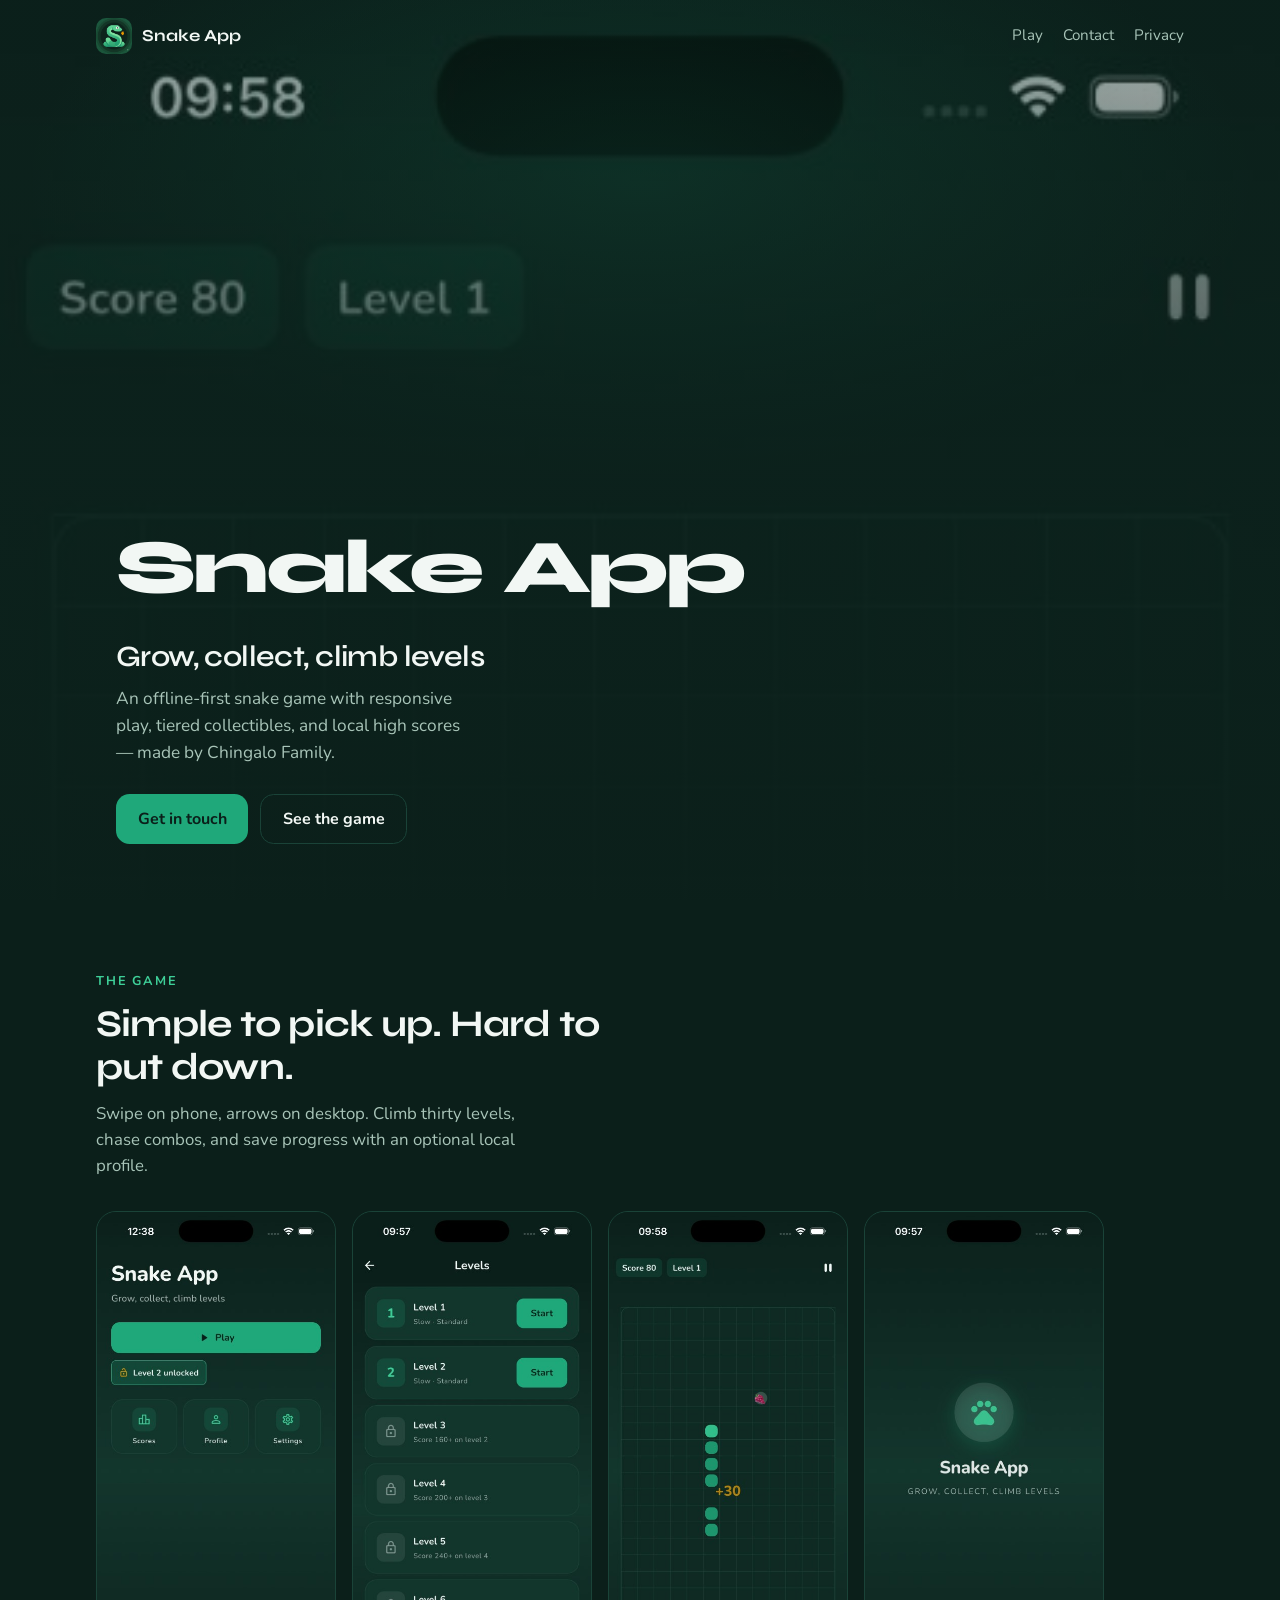
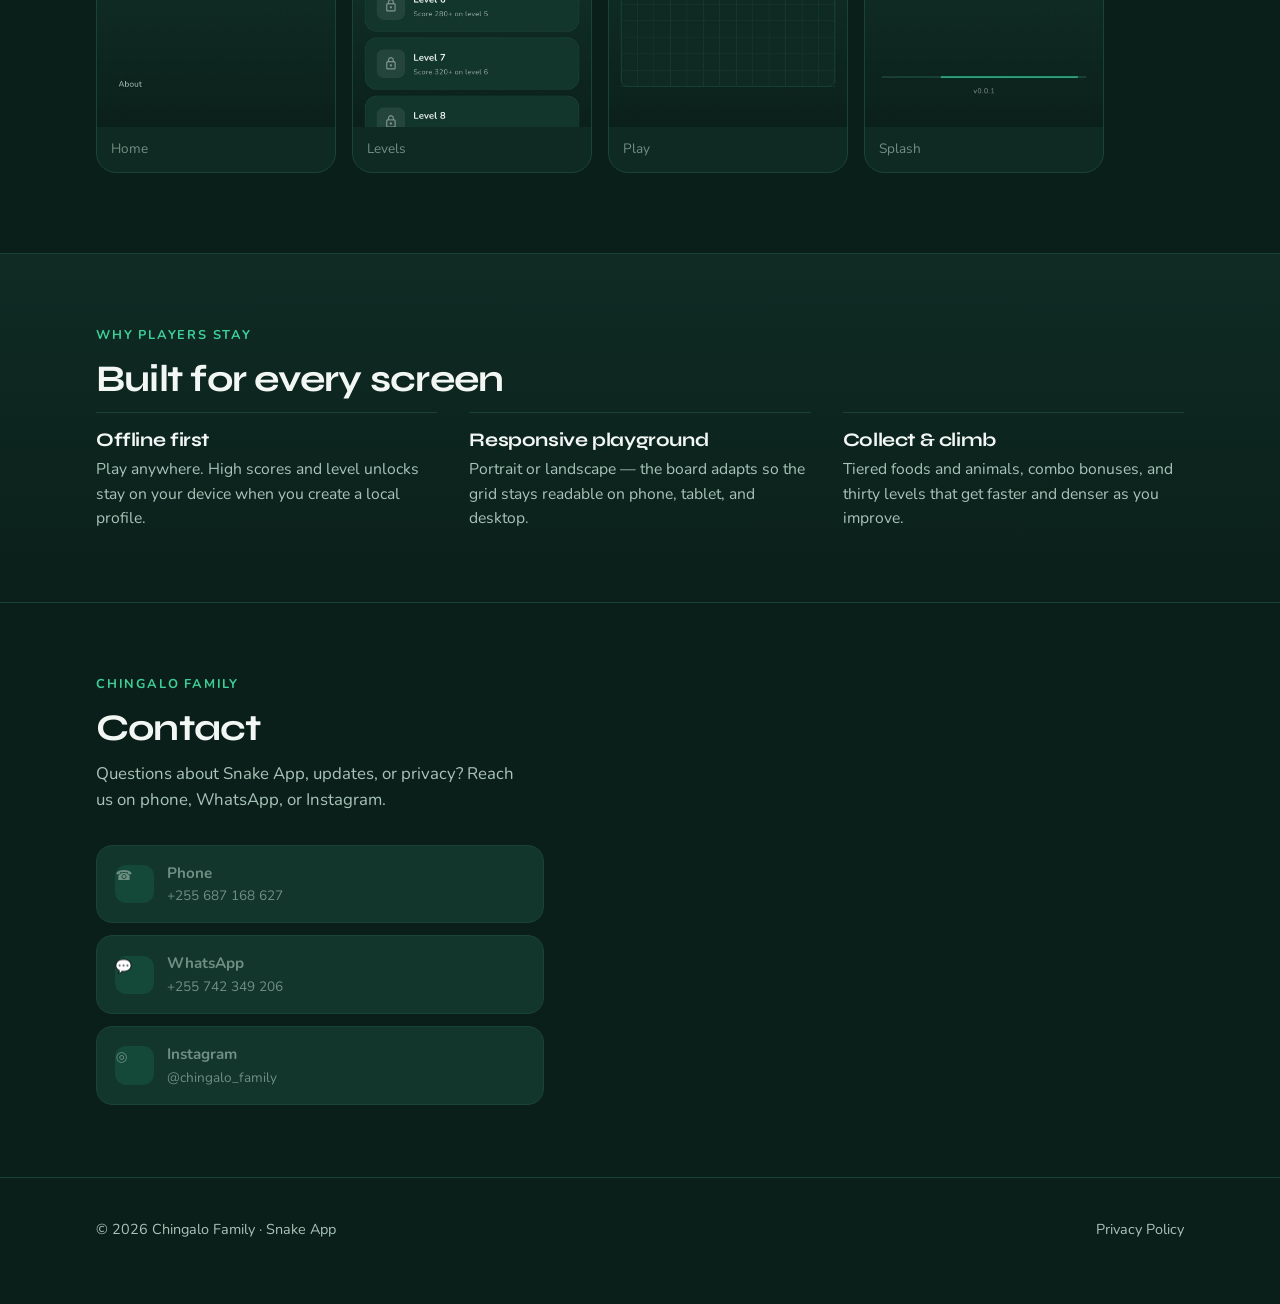
==== index.html @ a4d11859 "Add initial website files for Snake App, including HTML, CSS, JavaScript, and assets" ====
<!DOCTYPE html>
<html lang="en">
<head>
  <meta charset="utf-8" />
  <meta name="viewport" content="width=device-width, initial-scale=1" />
  <meta name="description" content="Snake App by Chingalo Family — grow, collect, and climb levels in an offline-first snake game for every screen." />
  <meta name="theme-color" content="#0B1F1A" />
  <meta property="og:title" content="Snake App" />
  <meta property="og:description" content="Grow, collect, climb levels — an engaging offline snake game by Chingalo Family." />
  <meta property="og:image" content="assets/app-icon.png" />
  <title>Snake App — Chingalo Family</title>
  <link rel="icon" href="assets/app-icon.png" type="image/png" />
  <link rel="apple-touch-icon" href="assets/app-icon.png" />
  <link rel="preconnect" href="https://fonts.googleapis.com" />
  <link rel="preconnect" href="https://fonts.gstatic.com" crossorigin />
  <link href="https://fonts.googleapis.com/css2?family=Nunito:wght@400;600;700;800&family=Syne:wght@600;700;800&display=swap" rel="stylesheet" />
  <link rel="stylesheet" href="css/styles.css" />
</head>
<body>
  <a class="skip-link" href="#main">Skip to content</a>

  <header class="site-header">
    <div class="site-header__inner">
      <a class="brand-lockup" href="index.html" aria-label="Snake App home">
        <img src="assets/app-icon.png" width="36" height="36" alt="" />
        Snake App
      </a>
      <nav class="nav-links" aria-label="Primary">
        <a href="#play">Play</a>
        <a href="#contact">Contact</a>
        <a href="privacy.html">Privacy</a>
      </nav>
    </div>
  </header>

  <main id="main">
    <section class="hero" aria-label="Introduction">
      <div class="hero__media" aria-hidden="true">
        <img src="assets/screenshots/play.png" alt="" />
      </div>
      <div class="hero__veil" aria-hidden="true"></div>
      <div class="hero__content">
        <p class="hero__brand">Snake App</p>
        <h1 class="hero__headline">Grow, collect, climb levels</h1>
        <p class="hero__lede">
          An offline-first snake game with responsive play, tiered collectibles, and local high scores — made by Chingalo Family.
        </p>
        <div class="cta-row">
          <a class="btn btn--primary" href="#contact">Get in touch</a>
          <a class="btn btn--ghost" href="#play">See the game</a>
        </div>
      </div>
    </section>

    <section class="section" id="play">
      <div class="section__inner">
        <p class="section__eyebrow reveal">The game</p>
        <h2 class="section__title reveal">Simple to pick up. Hard to put down.</h2>
        <p class="section__lede reveal">
          Swipe on phone, arrows on desktop. Climb thirty levels, chase combos, and save progress with an optional local profile.
        </p>
        <div class="shot-rail reveal" aria-label="App screenshots">
          <figure>
            <img src="assets/screenshots/home.png" alt="Snake App home screen with Play and navigation" loading="lazy" />
            <figcaption>Home</figcaption>
          </figure>
          <figure>
            <img src="assets/screenshots/levels.png" alt="Level select list with unlock requirements" loading="lazy" />
            <figcaption>Levels</figcaption>
          </figure>
          <figure>
            <img src="assets/screenshots/play.png" alt="Gameplay board with score and snake" loading="lazy" />
            <figcaption>Play</figcaption>
          </figure>
          <figure>
            <img src="assets/screenshots/splash.png" alt="Snake App splash branding" loading="lazy" />
            <figcaption>Splash</figcaption>
          </figure>
        </div>
      </div>
    </section>

    <section class="section section--raised" id="features">
      <div class="section__inner">
        <p class="section__eyebrow reveal">Why players stay</p>
        <h2 class="section__title reveal">Built for every screen</h2>
        <ul class="feature-list">
          <li class="reveal">
            <h3>Offline first</h3>
            <p>Play anywhere. High scores and level unlocks stay on your device when you create a local profile.</p>
          </li>
          <li class="reveal">
            <h3>Responsive playground</h3>
            <p>Portrait or landscape — the board adapts so the grid stays readable on phone, tablet, and desktop.</p>
          </li>
          <li class="reveal">
            <h3>Collect &amp; climb</h3>
            <p>Tiered foods and animals, combo bonuses, and thirty levels that get faster and denser as you improve.</p>
          </li>
        </ul>
      </div>
    </section>

    <section class="section" id="contact">
      <div class="section__inner">
        <p class="section__eyebrow reveal">Chingalo Family</p>
        <h2 class="section__title reveal">Contact</h2>
        <p class="section__lede reveal">
          Questions about Snake App, updates, or privacy? Reach us on phone, WhatsApp, or Instagram.
        </p>
        <div class="contact-actions reveal">
          <a class="contact-link" href="tel:+255687168627">
            <span class="contact-link__icon" aria-hidden="true">☎</span>
            <span>
              <strong>Phone</strong>
              <span>+255 687 168 627</span>
            </span>
          </a>
          <a class="contact-link" href="https://wa.me/255742349206" target="_blank" rel="noopener noreferrer">
            <span class="contact-link__icon" aria-hidden="true">💬</span>
            <span>
              <strong>WhatsApp</strong>
              <span>+255 742 349 206</span>
            </span>
          </a>
          <a class="contact-link" href="https://www.instagram.com/chingalo_family/" target="_blank" rel="noopener noreferrer">
            <span class="contact-link__icon" aria-hidden="true">◎</span>
            <span>
              <strong>Instagram</strong>
              <span>@chingalo_family</span>
            </span>
          </a>
        </div>
      </div>
    </section>
  </main>

  <footer class="site-footer">
    <div class="site-footer__inner">
      <p>© <span id="year"></span> Chingalo Family · Snake App</p>
      <p>
        <a href="privacy.html">Privacy Policy</a>
      </p>
    </div>
  </footer>

  <script>
    document.getElementById("year").textContent = String(new Date().getFullYear());
  </script>
  <script src="js/main.js" defer></script>
</body>
</html>
---- css/styles.css ----
/* Snake App marketing site — nature-arcade dark theme */
:root {
  --brand-primary: #1fa87a;
  --brand-primary-dark: #14825c;
  --brand-primary-light: #3ecf98;
  --brand-secondary: #f0a202;
  --brand-danger: #e85d4c;
  --bg: #0b1f1a;
  --bg-raised: #12352c;
  --bg-board: #0f2a23;
  --grid-line: #1a4338;
  --text: #f2f7f4;
  --text-secondary: #a8c4b8;
  --text-muted: #6f8f82;
  --radius: 1rem;
  --max: 68rem;
  --font-display: "Syne", system-ui, sans-serif;
  --font-body: "Nunito", system-ui, sans-serif;
}

*,
*::before,
*::after {
  box-sizing: border-box;
}

html {
  scroll-behavior: smooth;
}

body {
  margin: 0;
  min-height: 100vh;
  font-family: var(--font-body);
  font-size: 1.05rem;
  line-height: 1.55;
  color: var(--text);
  background: var(--bg);
  -webkit-font-smoothing: antialiased;
}

img {
  max-width: 100%;
  display: block;
}

a {
  color: var(--brand-primary-light);
  text-decoration: none;
}

a:hover {
  text-decoration: underline;
}

h1,
h2,
h3 {
  font-family: var(--font-display);
  font-weight: 700;
  line-height: 1.15;
  letter-spacing: -0.02em;
  margin: 0 0 0.75rem;
}

p {
  margin: 0 0 1rem;
  color: var(--text-secondary);
}

.skip-link {
  position: absolute;
  left: -999px;
  top: 0;
  background: var(--brand-primary);
  color: var(--bg);
  padding: 0.5rem 1rem;
  z-index: 100;
}

.skip-link:focus {
  left: 1rem;
  top: 1rem;
}

/* —— Header —— */
.site-header {
  position: absolute;
  inset: 0 0 auto;
  z-index: 20;
  padding: 1.1rem 1.25rem;
}

.site-header__inner {
  max-width: var(--max);
  margin: 0 auto;
  display: flex;
  align-items: center;
  justify-content: space-between;
  gap: 1rem;
}

.brand-lockup {
  display: inline-flex;
  align-items: center;
  gap: 0.65rem;
  color: var(--text);
  text-decoration: none;
  font-family: var(--font-display);
  font-weight: 700;
  font-size: 1.05rem;
}

.brand-lockup:hover {
  text-decoration: none;
  color: var(--brand-primary-light);
}

.brand-lockup img {
  width: 36px;
  height: 36px;
  border-radius: 10px;
}

.nav-links {
  display: flex;
  align-items: center;
  gap: 1.25rem;
  font-size: 0.95rem;
}

.nav-links a {
  color: var(--text-secondary);
  text-decoration: none;
}

.nav-links a:hover {
  color: var(--text);
}

/* —— Hero —— */
.hero {
  position: relative;
  min-height: 100svh;
  display: flex;
  align-items: flex-end;
  overflow: hidden;
  isolation: isolate;
}

.hero__media {
  position: absolute;
  inset: 0;
  z-index: -2;
}

.hero__media img {
  width: 100%;
  height: 100%;
  object-fit: cover;
  object-position: center top;
  transform: scale(1.02);
  animation: hero-drift 18s ease-in-out infinite alternate;
}

.hero__veil {
  position: absolute;
  inset: 0;
  z-index: -1;
  background:
    linear-gradient(180deg, rgba(11, 31, 26, 0.35) 0%, rgba(11, 31, 26, 0.72) 45%, rgba(11, 31, 26, 0.97) 100%),
    radial-gradient(ellipse 80% 55% at 50% 20%, rgba(31, 168, 122, 0.22), transparent 60%);
}

.hero__content {
  width: 100%;
  max-width: var(--max);
  margin: 0 auto;
  padding: 7rem 1.25rem 3.5rem;
  animation: fade-up 0.85s ease-out both;
}

.hero__brand {
  font-family: var(--font-display);
  font-size: clamp(2.75rem, 9vw, 4.75rem);
  font-weight: 800;
  letter-spacing: -0.04em;
  margin: 0 0 0.85rem;
  color: var(--text);
}

.hero__headline {
  font-family: var(--font-display);
  font-size: clamp(1.35rem, 3.5vw, 1.85rem);
  font-weight: 600;
  color: var(--text);
  max-width: 22ch;
  margin: 0 0 0.75rem;
}

.hero__lede {
  max-width: 36ch;
  font-size: 1.08rem;
  margin-bottom: 1.75rem;
}

.cta-row {
  display: flex;
  flex-wrap: wrap;
  gap: 0.75rem;
}

.btn {
  display: inline-flex;
  align-items: center;
  justify-content: center;
  gap: 0.45rem;
  min-height: 3.1rem;
  padding: 0.7rem 1.35rem;
  border-radius: 0.85rem;
  font-family: var(--font-body);
  font-weight: 700;
  font-size: 1rem;
  border: none;
  cursor: pointer;
  text-decoration: none;
  transition: transform 0.2s ease, background 0.2s ease, color 0.2s ease;
}

.btn:hover {
  text-decoration: none;
  transform: translateY(-1px);
}

.btn--primary {
  background: var(--brand-primary);
  color: var(--bg);
}

.btn--primary:hover {
  background: var(--brand-primary-light);
  color: var(--bg);
}

.btn--ghost {
  background: transparent;
  color: var(--text);
  border: 1px solid var(--grid-line);
}

.btn--ghost:hover {
  border-color: var(--brand-primary-light);
  color: var(--brand-primary-light);
}

/* —— Sections —— */
.section {
  padding: 4.5rem 1.25rem;
}

.section__inner {
  max-width: var(--max);
  margin: 0 auto;
}

.section__eyebrow {
  font-size: 0.8rem;
  font-weight: 700;
  letter-spacing: 0.14em;
  text-transform: uppercase;
  color: var(--brand-primary-light);
  margin-bottom: 0.65rem;
}

.section__title {
  font-size: clamp(1.75rem, 4vw, 2.35rem);
  max-width: 18ch;
}

.section__lede {
  max-width: 42ch;
  margin-bottom: 2rem;
}

.section--raised {
  background:
    linear-gradient(180deg, rgba(18, 53, 44, 0.55), rgba(11, 31, 26, 0.2));
  border-block: 1px solid var(--grid-line);
}

.feature-list {
  list-style: none;
  margin: 0;
  padding: 0;
  display: grid;
  gap: 1.5rem;
}

@media (min-width: 720px) {
  .feature-list {
    grid-template-columns: repeat(3, 1fr);
    gap: 2rem;
  }
}

.feature-list li {
  padding-top: 1rem;
  border-top: 1px solid var(--grid-line);
}

.feature-list h3 {
  font-size: 1.2rem;
  margin-bottom: 0.4rem;
}

.feature-list p {
  margin: 0;
  font-size: 0.98rem;
}

/* Screens rail — interaction strip */
.shot-rail {
  display: grid;
  gap: 1rem;
  grid-auto-flow: column;
  grid-auto-columns: minmax(200px, 240px);
  overflow-x: auto;
  padding-bottom: 0.5rem;
  scroll-snap-type: x mandatory;
  -webkit-overflow-scrolling: touch;
}

.shot-rail figure {
  margin: 0;
  scroll-snap-align: start;
  border-radius: 1.25rem;
  overflow: hidden;
  border: 1px solid var(--grid-line);
  background: var(--bg-board);
  transition: transform 0.35s ease, border-color 0.35s ease;
}

.shot-rail figure:hover {
  transform: translateY(-4px);
  border-color: rgba(62, 207, 152, 0.45);
}

.shot-rail img {
  width: 100%;
  aspect-ratio: 9 / 19.5;
  object-fit: cover;
  object-position: top center;
}

.shot-rail figcaption {
  padding: 0.65rem 0.85rem 0.85rem;
  font-size: 0.85rem;
  color: var(--text-muted);
}

/* Contact */
.contact-actions {
  display: flex;
  flex-direction: column;
  gap: 0.75rem;
  max-width: 28rem;
}

.contact-link {
  display: flex;
  align-items: center;
  gap: 0.85rem;
  padding: 1rem 1.15rem;
  border-radius: var(--radius);
  background: var(--bg-raised);
  border: 1px solid var(--grid-line);
  color: var(--text);
  text-decoration: none;
  transition: border-color 0.2s ease, transform 0.2s ease;
}

.contact-link:hover {
  text-decoration: none;
  border-color: var(--brand-primary);
  transform: translateY(-2px);
}

.contact-link__icon {
  width: 2.4rem;
  height: 2.4rem;
  border-radius: 0.7rem;
  display: grid;
  place-items: center;
  background: rgba(31, 168, 122, 0.18);
  color: var(--brand-primary-light);
  font-size: 1.1rem;
  flex-shrink: 0;
}

.contact-link strong {
  display: block;
  font-size: 0.95rem;
}

.contact-link span {
  display: block;
  font-size: 0.85rem;
  color: var(--text-muted);
}

/* Footer */
.site-footer {
  padding: 2.5rem 1.25rem 3rem;
  border-top: 1px solid var(--grid-line);
}

.site-footer__inner {
  max-width: var(--max);
  margin: 0 auto;
  display: flex;
  flex-wrap: wrap;
  gap: 1rem;
  justify-content: space-between;
  align-items: center;
  color: var(--text-muted);
  font-size: 0.9rem;
}

.site-footer a {
  color: var(--text-secondary);
}

/* Privacy page */
.page-hero {
  padding: 7rem 1.25rem 2.5rem;
  background:
    radial-gradient(ellipse 70% 50% at 30% 0%, rgba(31, 168, 122, 0.18), transparent 55%),
    var(--bg);
  border-bottom: 1px solid var(--grid-line);
}

.page-hero .section__inner {
  max-width: 44rem;
}

.prose {
  max-width: 44rem;
  margin: 0 auto;
  padding: 2.5rem 1.25rem 4rem;
}

.prose h2 {
  font-size: 1.35rem;
  margin-top: 2rem;
}

.prose ul {
  color: var(--text-secondary);
  padding-left: 1.2rem;
}

.prose li {
  margin-bottom: 0.4rem;
}

.prose .meta {
  font-size: 0.9rem;
  color: var(--text-muted);
}

/* Reveal on scroll */
.reveal {
  opacity: 0;
  transform: translateY(18px);
  transition: opacity 0.65s ease, transform 0.65s ease;
}

.reveal.is-visible {
  opacity: 1;
  transform: translateY(0);
}

@keyframes fade-up {
  from {
    opacity: 0;
    transform: translateY(20px);
  }
  to {
    opacity: 1;
    transform: translateY(0);
  }
}

@keyframes hero-drift {
  from {
    transform: scale(1.02) translateY(0);
  }
  to {
    transform: scale(1.06) translateY(-1.5%);
  }
}

@media (prefers-reduced-motion: reduce) {
  html {
    scroll-behavior: auto;
  }
  .hero__media img,
  .reveal,
  .hero__content {
    animation: none !important;
    transition: none !important;
    opacity: 1 !important;
    transform: none !important;
  }
}
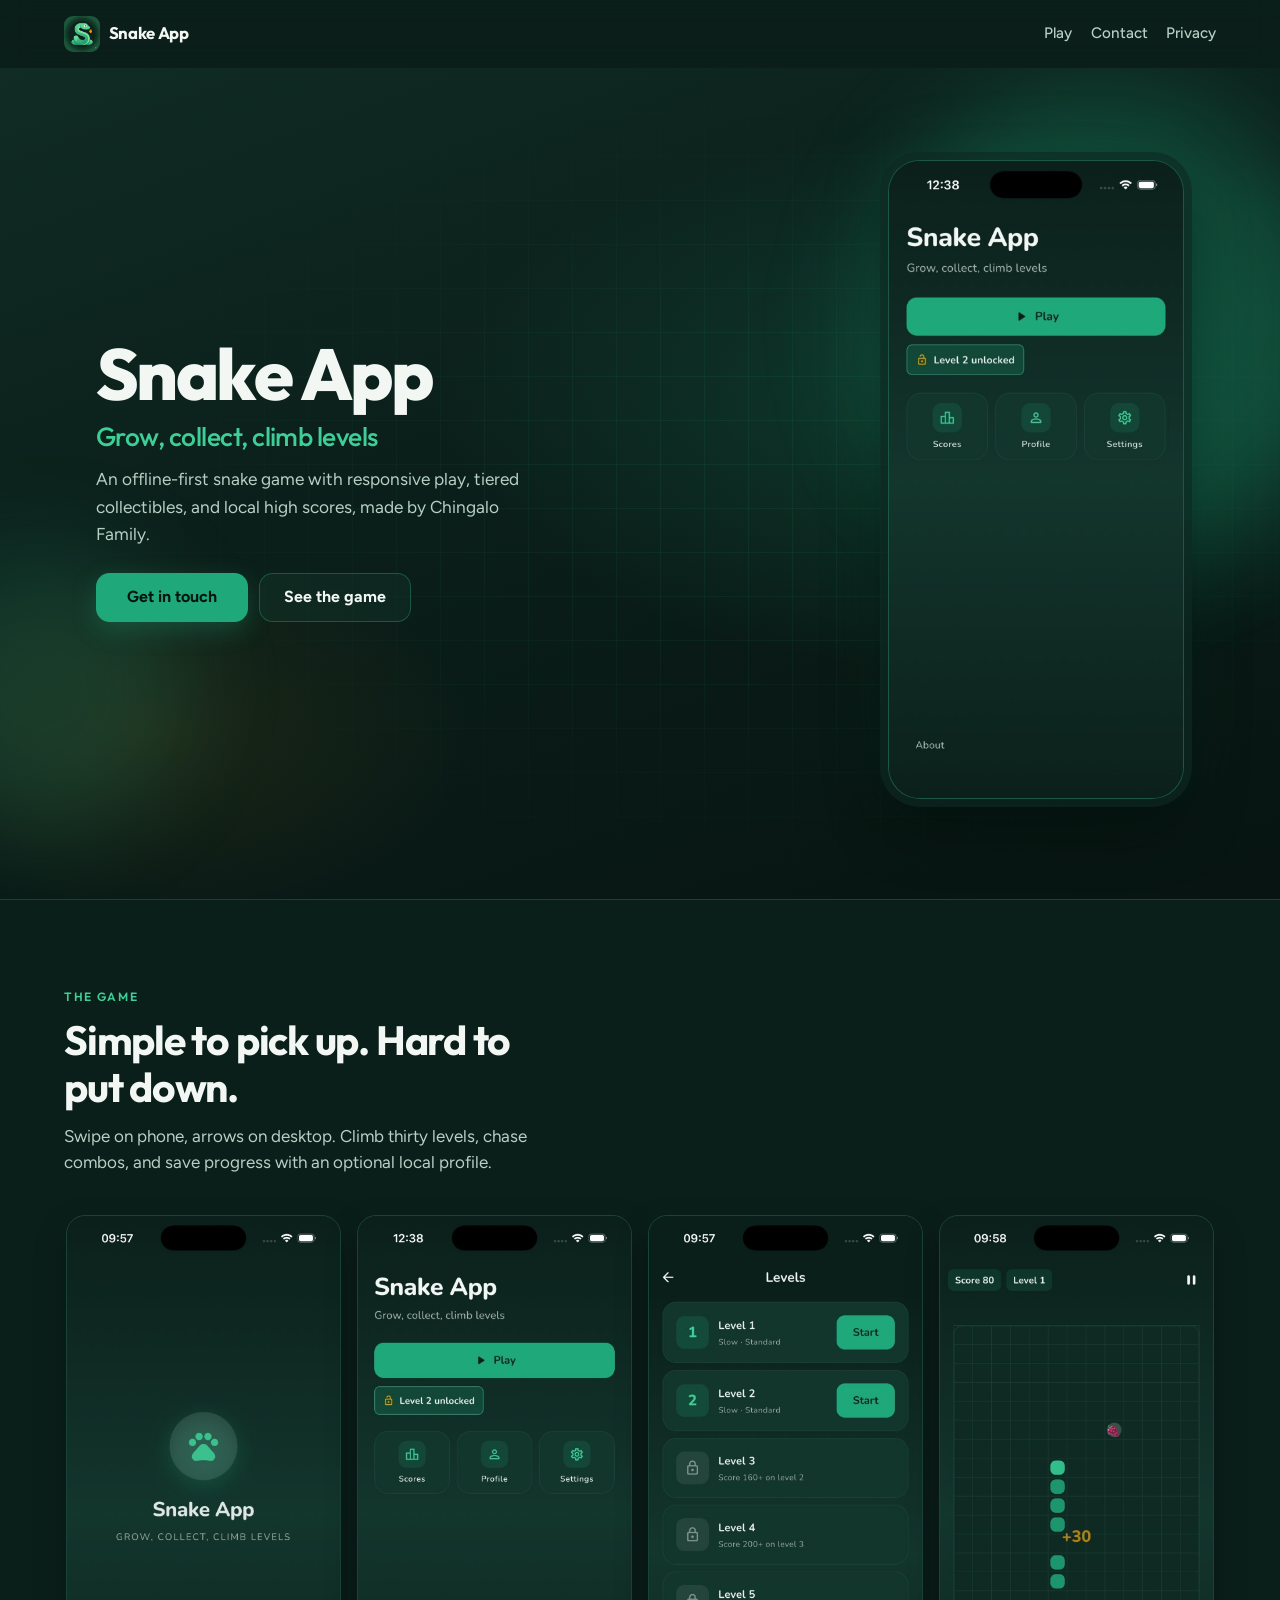
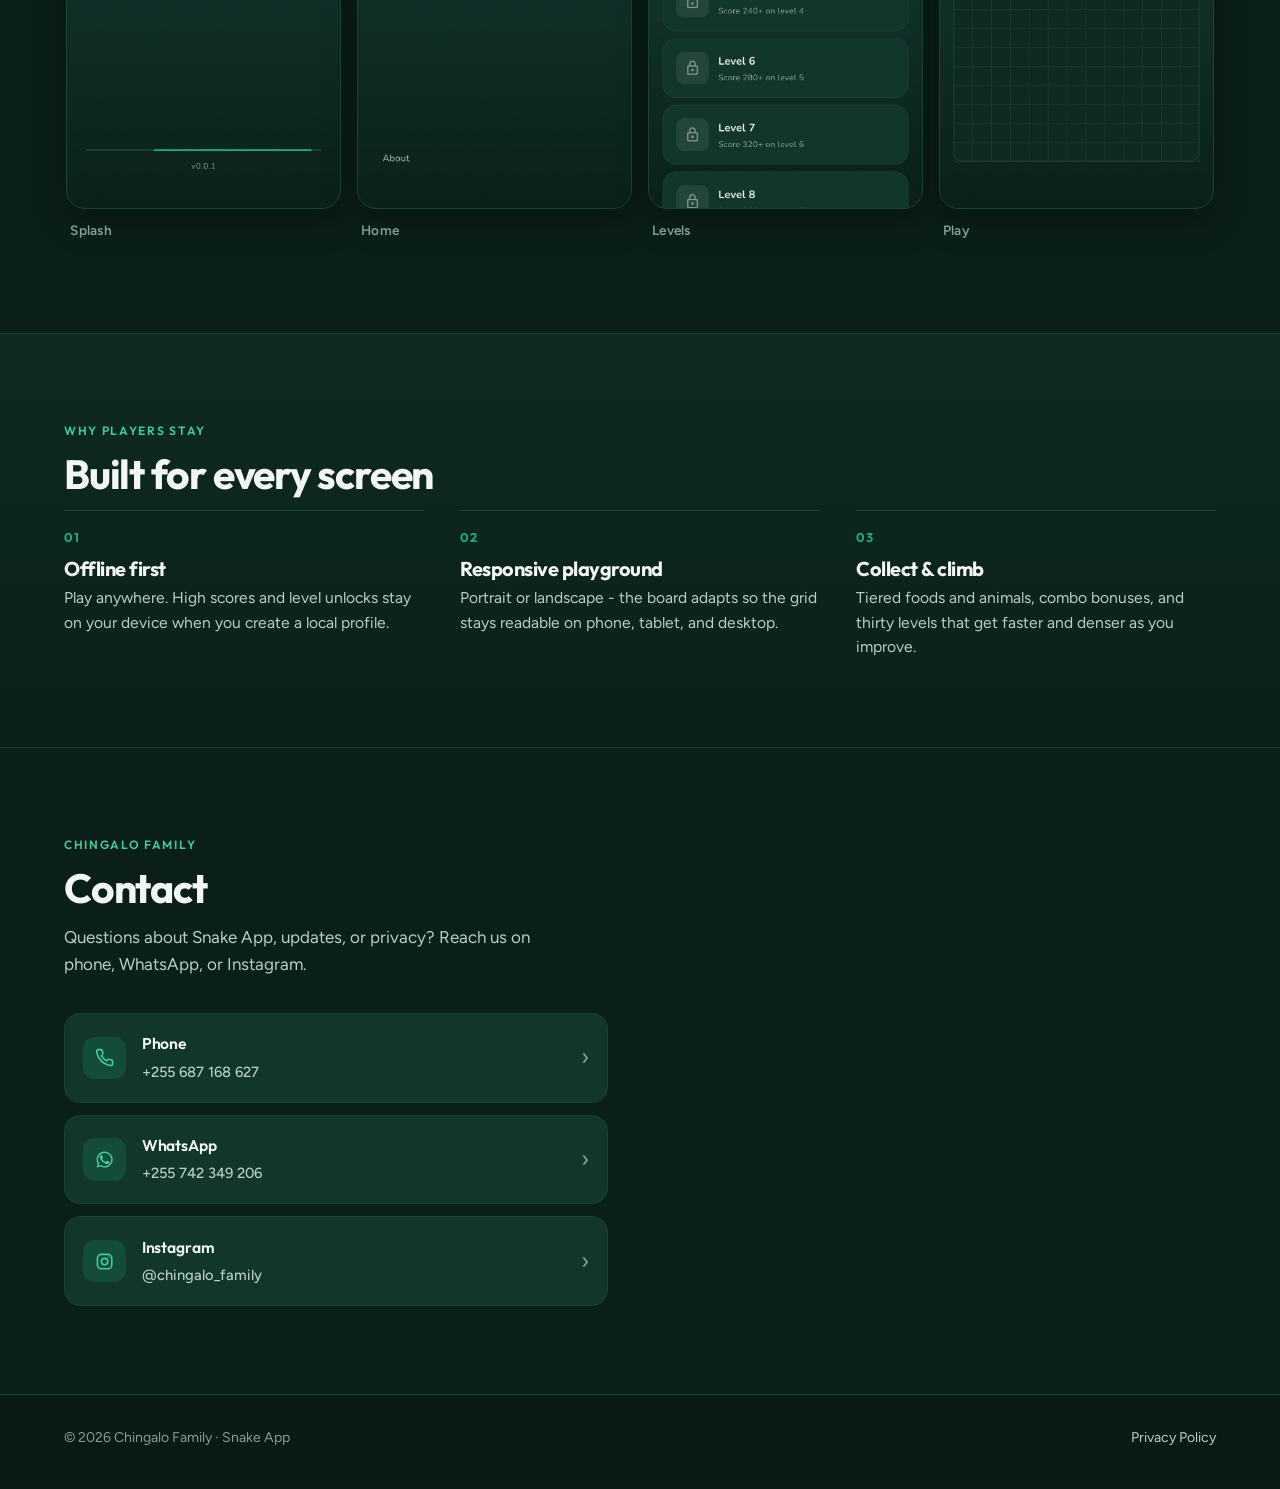
==== commit 26274164: "Refactor styles and update HTML structure for Snake App marketing site - Updated CSS variables and s" ====
--- a/index.html
+++ b/index.html
@@ -8,12 +8,12 @@
   <meta property="og:title" content="Snake App" />
   <meta property="og:description" content="Grow, collect, climb levels — an engaging offline snake game by Chingalo Family." />
   <meta property="og:image" content="assets/app-icon.png" />
-  <title>Snake App — Chingalo Family</title>
+  <title>Snake App</title>
   <link rel="icon" href="assets/app-icon.png" type="image/png" />
   <link rel="apple-touch-icon" href="assets/app-icon.png" />
   <link rel="preconnect" href="https://fonts.googleapis.com" />
   <link rel="preconnect" href="https://fonts.gstatic.com" crossorigin />
-  <link href="https://fonts.googleapis.com/css2?family=Nunito:wght@400;600;700;800&family=Syne:wght@600;700;800&display=swap" rel="stylesheet" />
+  <link href="https://fonts.googleapis.com/css2?family=Figtree:wght@400;500;600;700&family=Outfit:wght@500;600;700;800&display=swap" rel="stylesheet" />
   <link rel="stylesheet" href="css/styles.css" />
 </head>
 <body>
@@ -35,19 +35,27 @@
 
   <main id="main">
     <section class="hero" aria-label="Introduction">
-      <div class="hero__media" aria-hidden="true">
-        <img src="assets/screenshots/play.png" alt="" />
+      <div class="hero__atmosphere" aria-hidden="true">
+        <div class="hero__grid"></div>
+        <div class="hero__glow hero__glow--a"></div>
+        <div class="hero__glow hero__glow--b"></div>
       </div>
-      <div class="hero__veil" aria-hidden="true"></div>
       <div class="hero__content">
-        <p class="hero__brand">Snake App</p>
-        <h1 class="hero__headline">Grow, collect, climb levels</h1>
-        <p class="hero__lede">
-          An offline-first snake game with responsive play, tiered collectibles, and local high scores — made by Chingalo Family.
-        </p>
-        <div class="cta-row">
-          <a class="btn btn--primary" href="#contact">Get in touch</a>
-          <a class="btn btn--ghost" href="#play">See the game</a>
+        <div class="hero__copy">
+          <p class="hero__brand">Snake App</p>
+          <h1 class="hero__headline">Grow, collect, climb levels</h1>
+          <p class="hero__lede">
+            An offline-first snake game with responsive play, tiered collectibles, and local high scores, made by Chingalo Family.
+          </p>
+          <div class="cta-row">
+            <a class="btn btn--primary" href="#contact">Get in touch</a>
+            <a class="btn btn--ghost" href="#play">See the game</a>
+          </div>
+        </div>
+        <div class="hero__device" aria-hidden="true">
+          <div class="device">
+            <img src="assets/screenshots/home.png" alt="" />
+          </div>
         </div>
       </div>
     </section>
@@ -61,20 +69,28 @@
         </p>
         <div class="shot-rail reveal" aria-label="App screenshots">
           <figure>
-            <img src="assets/screenshots/home.png" alt="Snake App home screen with Play and navigation" loading="lazy" />
+            <div class="shot-frame">
+              <img src="assets/screenshots/splash.png" alt="Snake App splash branding" loading="lazy" />
+            </div>
+            <figcaption>Splash</figcaption>
+          </figure>
+          <figure>
+            <div class="shot-frame">
+              <img src="assets/screenshots/home.png" alt="Snake App home screen with Play and navigation" loading="lazy" />
+            </div>
             <figcaption>Home</figcaption>
           </figure>
           <figure>
-            <img src="assets/screenshots/levels.png" alt="Level select list with unlock requirements" loading="lazy" />
+            <div class="shot-frame">
+              <img src="assets/screenshots/levels.png" alt="Level select list with unlock requirements" loading="lazy" />
+            </div>
             <figcaption>Levels</figcaption>
           </figure>
           <figure>
-            <img src="assets/screenshots/play.png" alt="Gameplay board with score and snake" loading="lazy" />
+            <div class="shot-frame">
+              <img src="assets/screenshots/play.png" alt="Gameplay board with score and snake" loading="lazy" />
+            </div>
             <figcaption>Play</figcaption>
-          </figure>
-          <figure>
-            <img src="assets/screenshots/splash.png" alt="Snake App splash branding" loading="lazy" />
-            <figcaption>Splash</figcaption>
           </figure>
         </div>
       </div>
@@ -86,14 +102,17 @@
         <h2 class="section__title reveal">Built for every screen</h2>
         <ul class="feature-list">
           <li class="reveal">
+            <span class="feature-list__index" aria-hidden="true">01</span>
             <h3>Offline first</h3>
             <p>Play anywhere. High scores and level unlocks stay on your device when you create a local profile.</p>
           </li>
           <li class="reveal">
+            <span class="feature-list__index" aria-hidden="true">02</span>
             <h3>Responsive playground</h3>
-            <p>Portrait or landscape — the board adapts so the grid stays readable on phone, tablet, and desktop.</p>
+            <p>Portrait or landscape - the board adapts so the grid stays readable on phone, tablet, and desktop.</p>
           </li>
           <li class="reveal">
+            <span class="feature-list__index" aria-hidden="true">03</span>
             <h3>Collect &amp; climb</h3>
             <p>Tiered foods and animals, combo bonuses, and thirty levels that get faster and denser as you improve.</p>
           </li>
@@ -110,25 +129,43 @@
         </p>
         <div class="contact-actions reveal">
           <a class="contact-link" href="tel:+255687168627">
-            <span class="contact-link__icon" aria-hidden="true">☎</span>
-            <span>
+            <span class="contact-link__icon" aria-hidden="true">
+              <svg viewBox="0 0 24 24" width="20" height="20" fill="none" stroke="currentColor" stroke-width="2" stroke-linecap="round" stroke-linejoin="round">
+                <path d="M22 16.92v3a2 2 0 0 1-2.18 2 19.79 19.79 0 0 1-8.63-3.07 19.5 19.5 0 0 1-6-6A19.79 19.79 0 0 1 2.12 4.18 2 2 0 0 1 4.11 2h3a2 2 0 0 1 2 1.72c.13.81.36 1.6.68 2.35a2 2 0 0 1-.45 2.11L8.09 9.91a16 16 0 0 0 6 6l1.73-1.25a2 2 0 0 1 2.11-.45c.75.32 1.54.55 2.35.68A2 2 0 0 1 22 16.92z"/>
+              </svg>
+            </span>
+            <span class="contact-link__text">
               <strong>Phone</strong>
               <span>+255 687 168 627</span>
             </span>
+            <span class="contact-link__chevron" aria-hidden="true">›</span>
           </a>
           <a class="contact-link" href="https://wa.me/255742349206" target="_blank" rel="noopener noreferrer">
-            <span class="contact-link__icon" aria-hidden="true">💬</span>
-            <span>
+            <span class="contact-link__icon" aria-hidden="true">
+              <svg viewBox="0 0 24 24" width="20" height="20" fill="currentColor">
+                <path d="M17.47 14.38c-.3-.15-1.77-.87-2.04-.97-.27-.1-.47-.15-.67.15-.2.3-.77.97-.95 1.17-.17.2-.35.22-.65.07-.3-.15-1.26-.46-2.4-1.48-.89-.79-1.49-1.77-1.66-2.07-.17-.3-.02-.46.13-.61.13-.13.3-.35.45-.52.15-.17.2-.3.3-.5.1-.2.05-.37-.02-.52-.07-.15-.67-1.62-.92-2.22-.24-.58-.49-.5-.67-.51h-.57c-.2 0-.52.07-.79.37-.27.3-1.04 1.02-1.04 2.48s1.07 2.88 1.22 3.08c.15.2 2.1 3.2 5.08 4.49.71.31 1.26.49 1.69.63.71.23 1.36.2 1.87.12.57-.09 1.77-.72 2.02-1.42.25-.7.25-1.3.17-1.42-.07-.12-.27-.2-.57-.35z"/>
+                <path d="M12 2a10 10 0 0 0-8.66 15.01L2 22l5.11-1.34A10 10 0 1 0 12 2zm0 18.2a8.2 8.2 0 0 1-4.18-1.14l-.3-.18-3.03.8.81-2.95-.2-.31A8.2 8.2 0 1 1 12 20.2z"/>
+              </svg>
+            </span>
+            <span class="contact-link__text">
               <strong>WhatsApp</strong>
               <span>+255 742 349 206</span>
             </span>
+            <span class="contact-link__chevron" aria-hidden="true">›</span>
           </a>
           <a class="contact-link" href="https://www.instagram.com/chingalo_family/" target="_blank" rel="noopener noreferrer">
-            <span class="contact-link__icon" aria-hidden="true">◎</span>
-            <span>
+            <span class="contact-link__icon" aria-hidden="true">
+              <svg viewBox="0 0 24 24" width="20" height="20" fill="none" stroke="currentColor" stroke-width="2" stroke-linecap="round" stroke-linejoin="round">
+                <rect x="3" y="3" width="18" height="18" rx="5"/>
+                <circle cx="12" cy="12" r="4"/>
+                <circle cx="17.5" cy="6.5" r="1" fill="currentColor" stroke="none"/>
+              </svg>
+            </span>
+            <span class="contact-link__text">
               <strong>Instagram</strong>
               <span>@chingalo_family</span>
             </span>
+            <span class="contact-link__chevron" aria-hidden="true">›</span>
           </a>
         </div>
       </div>
--- a/css/styles.css
+++ b/css/styles.css
@@ -1,21 +1,26 @@
-/* Snake App marketing site — nature-arcade dark theme */
+/* Snake App marketing site — nature-arcade theme */
 :root {
   --brand-primary: #1fa87a;
   --brand-primary-dark: #14825c;
   --brand-primary-light: #3ecf98;
   --brand-secondary: #f0a202;
-  --brand-danger: #e85d4c;
   --bg: #0b1f1a;
   --bg-raised: #12352c;
   --bg-board: #0f2a23;
+  --bg-soft: #0e2821;
   --grid-line: #1a4338;
+  --grid-line-soft: rgba(62, 207, 152, 0.12);
   --text: #f2f7f4;
-  --text-secondary: #a8c4b8;
-  --text-muted: #6f8f82;
+  --text-secondary: #b7cfc4;
+  --text-muted: #7fa093;
   --radius: 1rem;
-  --max: 68rem;
-  --font-display: "Syne", system-ui, sans-serif;
-  --font-body: "Nunito", system-ui, sans-serif;
+  --max: 72rem;
+  --font-display: "Outfit", system-ui, sans-serif;
+  --font-body: "Figtree", system-ui, sans-serif;
+  --header-h: 3.75rem;
+  --page-x: clamp(1rem, 3.5vw, 2rem);
+  --section-y: clamp(3.25rem, 7vw, 5.5rem);
+  --ease-out: cubic-bezier(0.22, 1, 0.36, 1);
 }
 
 *,
@@ -26,21 +31,24 @@
 
 html {
   scroll-behavior: smooth;
+  -webkit-text-size-adjust: 100%;
 }
 
 body {
   margin: 0;
   min-height: 100vh;
   font-family: var(--font-body);
-  font-size: 1.05rem;
+  font-size: clamp(1rem, 0.96rem + 0.2vw, 1.0625rem);
   line-height: 1.55;
   color: var(--text);
   background: var(--bg);
   -webkit-font-smoothing: antialiased;
+  overflow-x: hidden;
 }
 
 img {
   max-width: 100%;
+  height: auto;
   display: block;
 }
 
@@ -59,8 +67,9 @@
   font-family: var(--font-display);
   font-weight: 700;
   line-height: 1.15;
-  letter-spacing: -0.02em;
+  letter-spacing: -0.025em;
   margin: 0 0 0.75rem;
+  overflow-wrap: anywhere;
 }
 
 p {
@@ -85,30 +94,50 @@
 
 /* —— Header —— */
 .site-header {
-  position: absolute;
-  inset: 0 0 auto;
-  z-index: 20;
-  padding: 1.1rem 1.25rem;
+  position: sticky;
+  top: 0;
+  z-index: 40;
+  min-height: var(--header-h);
+  display: flex;
+  align-items: center;
+  padding:
+    max(0.55rem, env(safe-area-inset-top))
+    max(var(--page-x), env(safe-area-inset-right))
+    0.55rem
+    max(var(--page-x), env(safe-area-inset-left));
+  background: rgba(11, 31, 26, 0.82);
+  backdrop-filter: blur(14px);
+  -webkit-backdrop-filter: blur(14px);
+  border-bottom: 1px solid transparent;
+  transition: border-color 0.25s ease, background 0.25s ease;
+}
+
+.site-header.is-scrolled {
+  border-bottom-color: var(--grid-line);
+  background: rgba(11, 31, 26, 0.94);
 }
 
 .site-header__inner {
+  width: 100%;
   max-width: var(--max);
   margin: 0 auto;
   display: flex;
   align-items: center;
   justify-content: space-between;
-  gap: 1rem;
+  gap: 0.75rem;
 }
 
 .brand-lockup {
   display: inline-flex;
   align-items: center;
-  gap: 0.65rem;
+  gap: 0.55rem;
   color: var(--text);
   text-decoration: none;
   font-family: var(--font-display);
   font-weight: 700;
-  font-size: 1.05rem;
+  font-size: clamp(0.95rem, 2.5vw, 1.05rem);
+  letter-spacing: -0.02em;
+  flex-shrink: 0;
 }
 
 .brand-lockup:hover {
@@ -117,97 +146,192 @@
 }
 
 .brand-lockup img {
-  width: 36px;
-  height: 36px;
-  border-radius: 10px;
+  width: clamp(30px, 8vw, 36px);
+  height: clamp(30px, 8vw, 36px);
+  border-radius: 9px;
 }
 
 .nav-links {
   display: flex;
   align-items: center;
-  gap: 1.25rem;
-  font-size: 0.95rem;
+  flex-wrap: wrap;
+  justify-content: flex-end;
+  gap: 0.15rem 0.85rem;
+  font-size: clamp(0.84rem, 2.2vw, 0.95rem);
+  font-weight: 500;
 }
 
 .nav-links a {
   color: var(--text-secondary);
   text-decoration: none;
-}
-
-.nav-links a:hover {
+  padding: 0.35rem 0;
+  position: relative;
+}
+
+.nav-links a::after {
+  content: "";
+  position: absolute;
+  left: 0;
+  right: 0;
+  bottom: 0;
+  height: 2px;
+  border-radius: 2px;
+  background: var(--brand-primary-light);
+  transform: scaleX(0);
+  transform-origin: left;
+  transition: transform 0.25s var(--ease-out);
+}
+
+.nav-links a:hover,
+.nav-links a[aria-current="page"] {
   color: var(--text);
+  text-decoration: none;
+}
+
+.nav-links a:hover::after,
+.nav-links a[aria-current="page"]::after {
+  transform: scaleX(1);
 }
 
 /* —— Hero —— */
 .hero {
   position: relative;
-  min-height: 100svh;
+  min-height: auto;
   display: flex;
-  align-items: flex-end;
+  align-items: center;
   overflow: hidden;
   isolation: isolate;
-}
-
-.hero__media {
-  position: absolute;
-  inset: 0;
-  z-index: -2;
-}
-
-.hero__media img {
-  width: 100%;
-  height: 100%;
-  object-fit: cover;
-  object-position: center top;
-  transform: scale(1.02);
-  animation: hero-drift 18s ease-in-out infinite alternate;
-}
-
-.hero__veil {
+  border-bottom: 1px solid var(--grid-line);
+}
+
+.hero__atmosphere {
   position: absolute;
   inset: 0;
   z-index: -1;
   background:
-    linear-gradient(180deg, rgba(11, 31, 26, 0.35) 0%, rgba(11, 31, 26, 0.72) 45%, rgba(11, 31, 26, 0.97) 100%),
-    radial-gradient(ellipse 80% 55% at 50% 20%, rgba(31, 168, 122, 0.22), transparent 60%);
+    radial-gradient(ellipse 80% 60% at 78% 40%, rgba(31, 168, 122, 0.22), transparent 55%),
+    radial-gradient(ellipse 50% 45% at 12% 80%, rgba(240, 162, 2, 0.08), transparent 50%),
+    linear-gradient(160deg, #102c24 0%, var(--bg) 42%, #071411 100%);
+}
+
+.hero__grid {
+  position: absolute;
+  inset: 0;
+  opacity: 0.55;
+  background-image:
+    linear-gradient(var(--grid-line-soft) 1px, transparent 1px),
+    linear-gradient(90deg, var(--grid-line-soft) 1px, transparent 1px);
+  background-size: clamp(28px, 5vw, 44px) clamp(28px, 5vw, 44px);
+  mask-image: radial-gradient(ellipse 75% 70% at 60% 50%, #000 15%, transparent 72%);
+  -webkit-mask-image: radial-gradient(ellipse 75% 70% at 60% 50%, #000 15%, transparent 72%);
+  animation: grid-pulse 10s ease-in-out infinite alternate;
+}
+
+.hero__glow {
+  position: absolute;
+  border-radius: 50%;
+  filter: blur(48px);
+  pointer-events: none;
+}
+
+.hero__glow--a {
+  width: min(55vw, 30rem);
+  height: min(55vw, 30rem);
+  top: 2%;
+  right: -5%;
+  background: rgba(31, 168, 122, 0.28);
+  animation: glow-drift 14s ease-in-out infinite alternate;
+}
+
+.hero__glow--b {
+  width: min(40vw, 18rem);
+  height: min(40vw, 18rem);
+  bottom: 8%;
+  left: -8%;
+  background: rgba(62, 207, 152, 0.14);
+  animation: glow-drift 11s ease-in-out infinite alternate-reverse;
 }
 
 .hero__content {
   width: 100%;
   max-width: var(--max);
   margin: 0 auto;
-  padding: 7rem 1.25rem 3.5rem;
-  animation: fade-up 0.85s ease-out both;
+  padding:
+    clamp(2rem, 5vw, 3.5rem)
+    var(--page-x)
+    clamp(2.5rem, 6vw, 4rem);
+  display: grid;
+  gap: clamp(1.75rem, 4vw, 3rem);
+  align-items: center;
+  justify-items: start;
+  animation: fade-up 0.85s var(--ease-out) both;
+}
+
+.hero__copy {
+  width: 100%;
+  max-width: 36rem;
 }
 
 .hero__brand {
   font-family: var(--font-display);
-  font-size: clamp(2.75rem, 9vw, 4.75rem);
+  font-size: clamp(2.35rem, 9vw, 4.5rem);
   font-weight: 800;
-  letter-spacing: -0.04em;
-  margin: 0 0 0.85rem;
+  letter-spacing: -0.035em;
+  line-height: 1.02;
+  margin: 0 0 0.75rem;
   color: var(--text);
 }
 
 .hero__headline {
   font-family: var(--font-display);
-  font-size: clamp(1.35rem, 3.5vw, 1.85rem);
-  font-weight: 600;
-  color: var(--text);
-  max-width: 22ch;
-  margin: 0 0 0.75rem;
+  font-size: clamp(1.15rem, 3.2vw, 1.65rem);
+  font-weight: 500;
+  letter-spacing: -0.02em;
+  color: var(--brand-primary-light);
+  max-width: 24ch;
+  margin: 0 0 0.85rem;
 }
 
 .hero__lede {
-  max-width: 36ch;
-  font-size: 1.08rem;
-  margin-bottom: 1.75rem;
+  max-width: 40ch;
+  font-size: clamp(0.98rem, 2.2vw, 1.08rem);
+  line-height: 1.6;
+  margin-bottom: 1.5rem;
+  color: var(--text-secondary);
+}
+
+.hero__device {
+  display: flex;
+  justify-content: center;
+  align-items: center;
+  width: 100%;
+}
+
+.device {
+  width: min(100%, 13.5rem);
+  border-radius: clamp(1.35rem, 3vw, 2rem);
+  overflow: hidden;
+  border: 1px solid rgba(62, 207, 152, 0.28);
+  background: var(--bg-board);
+  box-shadow:
+    0 0 0 6px rgba(15, 42, 35, 0.65),
+    0 22px 48px rgba(0, 0, 0, 0.4),
+    0 0 60px rgba(31, 168, 122, 0.1);
+  animation: device-in 1s var(--ease-out) 0.15s both;
+}
+
+.device img {
+  width: 100%;
+  aspect-ratio: 9 / 19.5;
+  object-fit: cover;
+  object-position: top center;
 }
 
 .cta-row {
   display: flex;
   flex-wrap: wrap;
-  gap: 0.75rem;
+  gap: 0.7rem;
+  width: 100%;
 }
 
 .btn {
@@ -215,47 +339,54 @@
   align-items: center;
   justify-content: center;
   gap: 0.45rem;
-  min-height: 3.1rem;
-  padding: 0.7rem 1.35rem;
+  min-height: 3rem;
+  padding: 0.7rem 1.25rem;
   border-radius: 0.85rem;
   font-family: var(--font-body);
   font-weight: 700;
-  font-size: 1rem;
+  font-size: 0.98rem;
   border: none;
   cursor: pointer;
   text-decoration: none;
-  transition: transform 0.2s ease, background 0.2s ease, color 0.2s ease;
+  transition: transform 0.2s var(--ease-out), background 0.2s ease, color 0.2s ease, box-shadow 0.2s ease, border-color 0.2s ease;
 }
 
 .btn:hover {
   text-decoration: none;
-  transform: translateY(-1px);
+  transform: translateY(-2px);
+}
+
+.btn:active {
+  transform: translateY(0);
 }
 
 .btn--primary {
   background: var(--brand-primary);
-  color: var(--bg);
+  color: #041410;
+  box-shadow: 0 8px 24px rgba(31, 168, 122, 0.28);
 }
 
 .btn--primary:hover {
   background: var(--brand-primary-light);
-  color: var(--bg);
+  color: #041410;
+  box-shadow: 0 10px 28px rgba(62, 207, 152, 0.32);
 }
 
 .btn--ghost {
-  background: transparent;
+  background: rgba(18, 53, 44, 0.45);
   color: var(--text);
-  border: 1px solid var(--grid-line);
+  border: 1px solid rgba(62, 207, 152, 0.28);
 }
 
 .btn--ghost:hover {
-  border-color: var(--brand-primary-light);
+  border-color: rgba(62, 207, 152, 0.6);
   color: var(--brand-primary-light);
+  background: rgba(31, 168, 122, 0.1);
 }
 
 /* —— Sections —— */
 .section {
-  padding: 4.5rem 1.25rem;
+  padding: var(--section-y) var(--page-x);
 }
 
 .section__inner {
@@ -264,8 +395,9 @@
 }
 
 .section__eyebrow {
-  font-size: 0.8rem;
-  font-weight: 700;
+  font-family: var(--font-display);
+  font-size: 0.75rem;
+  font-weight: 600;
   letter-spacing: 0.14em;
   text-transform: uppercase;
   color: var(--brand-primary-light);
@@ -273,18 +405,19 @@
 }
 
 .section__title {
-  font-size: clamp(1.75rem, 4vw, 2.35rem);
+  font-size: clamp(1.65rem, 4.5vw, 2.55rem);
+  letter-spacing: -0.03em;
   max-width: 18ch;
 }
 
 .section__lede {
-  max-width: 42ch;
-  margin-bottom: 2rem;
+  max-width: 44ch;
+  margin-bottom: clamp(1.5rem, 3vw, 2.25rem);
 }
 
 .section--raised {
   background:
-    linear-gradient(180deg, rgba(18, 53, 44, 0.55), rgba(11, 31, 26, 0.2));
+    linear-gradient(180deg, rgba(18, 53, 44, 0.5) 0%, rgba(11, 31, 26, 0.15) 100%);
   border-block: 1px solid var(--grid-line);
 }
 
@@ -296,20 +429,23 @@
   gap: 1.5rem;
 }
 
-@media (min-width: 720px) {
-  .feature-list {
-    grid-template-columns: repeat(3, 1fr);
-    gap: 2rem;
-  }
-}
-
 .feature-list li {
-  padding-top: 1rem;
+  padding-top: 1.1rem;
   border-top: 1px solid var(--grid-line);
 }
 
+.feature-list__index {
+  display: block;
+  font-family: var(--font-display);
+  font-size: 0.8rem;
+  font-weight: 700;
+  letter-spacing: 0.08em;
+  color: var(--brand-primary);
+  margin-bottom: 0.55rem;
+}
+
 .feature-list h3 {
-  font-size: 1.2rem;
+  font-size: clamp(1.1rem, 2.5vw, 1.25rem);
   margin-bottom: 0.4rem;
 }
 
@@ -318,31 +454,60 @@
   font-size: 0.98rem;
 }
 
-/* Screens rail — interaction strip */
+/* Screens rail */
 .shot-rail {
   display: grid;
   gap: 1rem;
   grid-auto-flow: column;
-  grid-auto-columns: minmax(200px, 240px);
+  grid-auto-columns: minmax(9.75rem, 12.5rem);
   overflow-x: auto;
-  padding-bottom: 0.5rem;
+  overscroll-behavior-x: contain;
+  padding: 0.25rem 0 1rem;
+  margin-inline: calc(var(--page-x) * -1);
+  padding-inline: var(--page-x);
   scroll-snap-type: x mandatory;
   -webkit-overflow-scrolling: touch;
+  scrollbar-width: thin;
+  scrollbar-color: var(--grid-line) transparent;
+}
+
+.shot-rail::-webkit-scrollbar {
+  height: 6px;
+}
+
+.shot-rail::-webkit-scrollbar-thumb {
+  background: var(--grid-line);
+  border-radius: 999px;
 }
 
 .shot-rail figure {
   margin: 0;
   scroll-snap-align: start;
-  border-radius: 1.25rem;
+  transition: transform 0.35s var(--ease-out);
+}
+
+@media (hover: hover) and (pointer: fine) {
+  .shot-rail figure:hover {
+    transform: translateY(-6px);
+  }
+
+  .shot-rail figure:hover .shot-frame {
+    border-color: rgba(62, 207, 152, 0.45);
+    box-shadow:
+      0 0 0 1px rgba(62, 207, 152, 0.12) inset,
+      0 22px 48px rgba(0, 0, 0, 0.35);
+  }
+}
+
+.shot-frame {
+  border-radius: 1.2rem;
   overflow: hidden;
   border: 1px solid var(--grid-line);
   background: var(--bg-board);
-  transition: transform 0.35s ease, border-color 0.35s ease;
-}
-
-.shot-rail figure:hover {
-  transform: translateY(-4px);
-  border-color: rgba(62, 207, 152, 0.45);
+  box-shadow:
+    0 0 0 1px rgba(255, 255, 255, 0.03) inset,
+    0 14px 32px rgba(0, 0, 0, 0.28);
+  transition: border-color 0.35s ease, box-shadow 0.35s ease;
 }
 
 .shot-rail img {
@@ -353,9 +518,11 @@
 }
 
 .shot-rail figcaption {
-  padding: 0.65rem 0.85rem 0.85rem;
+  padding: 0.7rem 0.25rem 0;
   font-size: 0.85rem;
+  font-weight: 600;
   color: var(--text-muted);
+  letter-spacing: 0.02em;
 }
 
 /* Contact */
@@ -363,55 +530,94 @@
   display: flex;
   flex-direction: column;
   gap: 0.75rem;
-  max-width: 28rem;
+  max-width: 32rem;
+  width: 100%;
 }
 
 .contact-link {
   display: flex;
   align-items: center;
   gap: 0.85rem;
-  padding: 1rem 1.15rem;
+  padding: 1rem 1rem;
   border-radius: var(--radius);
   background: var(--bg-raised);
   border: 1px solid var(--grid-line);
   color: var(--text);
   text-decoration: none;
-  transition: border-color 0.2s ease, transform 0.2s ease;
+  transition: border-color 0.2s ease, transform 0.2s var(--ease-out), background 0.2s ease, box-shadow 0.2s ease;
 }
 
 .contact-link:hover {
   text-decoration: none;
-  border-color: var(--brand-primary);
+  border-color: rgba(62, 207, 152, 0.55);
+  background: #164038;
   transform: translateY(-2px);
+  box-shadow: 0 10px 28px rgba(0, 0, 0, 0.22);
 }
 
 .contact-link__icon {
-  width: 2.4rem;
-  height: 2.4rem;
-  border-radius: 0.7rem;
-  display: grid;
-  place-items: center;
-  background: rgba(31, 168, 122, 0.18);
+  width: 2.5rem;
+  height: 2.5rem;
+  border-radius: 0.75rem;
+  display: inline-flex;
+  align-items: center;
+  justify-content: center;
+  background: rgba(31, 168, 122, 0.2);
   color: var(--brand-primary-light);
-  font-size: 1.1rem;
   flex-shrink: 0;
-}
-
-.contact-link strong {
+  line-height: 0;
+}
+
+.contact-link__icon svg {
+  width: 1.15rem;
+  height: 1.15rem;
+  flex-shrink: 0;
+}
+
+.contact-link__text {
+  flex: 1;
+  min-width: 0;
+}
+
+.contact-link__text strong {
   display: block;
-  font-size: 0.95rem;
-}
-
-.contact-link span {
-  display: block;
-  font-size: 0.85rem;
+  font-family: var(--font-display);
+  font-size: 0.98rem;
+  font-weight: 600;
+  letter-spacing: -0.01em;
+  color: var(--text);
+  margin-bottom: 0.12rem;
+}
+
+.contact-link__text span {
+  font-size: clamp(0.84rem, 2.4vw, 0.92rem);
+  font-weight: 500;
+  color: var(--text-secondary);
+  overflow-wrap: anywhere;
+}
+
+.contact-link__chevron {
   color: var(--text-muted);
+  font-size: 1.45rem;
+  line-height: 1;
+  flex-shrink: 0;
+  transition: color 0.2s ease, transform 0.2s var(--ease-out);
+}
+
+.contact-link:hover .contact-link__chevron {
+  color: var(--brand-primary-light);
+  transform: translateX(3px);
 }
 
 /* Footer */
 .site-footer {
-  padding: 2.5rem 1.25rem 3rem;
+  padding:
+    2rem
+    max(var(--page-x), env(safe-area-inset-right))
+    max(2.5rem, env(safe-area-inset-bottom))
+    max(var(--page-x), env(safe-area-inset-left));
   border-top: 1px solid var(--grid-line);
+  background: rgba(8, 22, 18, 0.55);
 }
 
 .site-footer__inner {
@@ -419,38 +625,57 @@
   margin: 0 auto;
   display: flex;
   flex-wrap: wrap;
-  gap: 1rem;
+  gap: 0.75rem 1.25rem;
   justify-content: space-between;
   align-items: center;
   color: var(--text-muted);
-  font-size: 0.9rem;
+  font-size: 0.88rem;
+}
+
+.site-footer p {
+  margin: 0;
+  color: inherit;
 }
 
 .site-footer a {
   color: var(--text-secondary);
 }
 
+.site-footer a:hover {
+  color: var(--brand-primary-light);
+}
+
 /* Privacy page */
+.site-header--page {
+  border-bottom-color: var(--grid-line);
+  background: rgba(11, 31, 26, 0.95);
+}
+
 .page-hero {
-  padding: 7rem 1.25rem 2.5rem;
+  padding: clamp(2.25rem, 5vw, 3.5rem) var(--page-x) clamp(1.75rem, 4vw, 2.5rem);
   background:
-    radial-gradient(ellipse 70% 50% at 30% 0%, rgba(31, 168, 122, 0.18), transparent 55%),
+    radial-gradient(ellipse 70% 55% at 25% 0%, rgba(31, 168, 122, 0.16), transparent 55%),
     var(--bg);
   border-bottom: 1px solid var(--grid-line);
 }
 
 .page-hero .section__inner {
   max-width: 44rem;
+}
+
+.page-hero .section__title {
+  max-width: none;
+  font-size: clamp(1.85rem, 5vw, 2.75rem);
 }
 
 .prose {
   max-width: 44rem;
   margin: 0 auto;
-  padding: 2.5rem 1.25rem 4rem;
+  padding: clamp(1.75rem, 4vw, 2.5rem) var(--page-x) clamp(3rem, 6vw, 4rem);
 }
 
 .prose h2 {
-  font-size: 1.35rem;
+  font-size: clamp(1.15rem, 3vw, 1.35rem);
   margin-top: 2rem;
 }
 
@@ -466,13 +691,18 @@
 .prose .meta {
   font-size: 0.9rem;
   color: var(--text-muted);
+  margin: 0;
+}
+
+.prose strong {
+  color: var(--text);
 }
 
 /* Reveal on scroll */
 .reveal {
   opacity: 0;
   transform: translateY(18px);
-  transition: opacity 0.65s ease, transform 0.65s ease;
+  transition: opacity 0.65s var(--ease-out), transform 0.65s var(--ease-out);
 }
 
 .reveal.is-visible {
@@ -483,7 +713,7 @@
 @keyframes fade-up {
   from {
     opacity: 0;
-    transform: translateY(20px);
+    transform: translateY(22px);
   }
   to {
     opacity: 1;
@@ -491,12 +721,198 @@
   }
 }
 
-@keyframes hero-drift {
+@keyframes device-in {
   from {
-    transform: scale(1.02) translateY(0);
+    opacity: 0;
+    transform: translateY(24px) scale(0.96);
   }
   to {
-    transform: scale(1.06) translateY(-1.5%);
+    opacity: 1;
+    transform: translateY(0) scale(1);
+  }
+}
+
+@keyframes grid-pulse {
+  from {
+    opacity: 0.35;
+  }
+  to {
+    opacity: 0.75;
+  }
+}
+
+@keyframes glow-drift {
+  from {
+    transform: translate(0, 0) scale(1);
+  }
+  to {
+    transform: translate(-4%, 6%) scale(1.08);
+  }
+}
+
+/* —— Breakpoints —— */
+
+/* Small phones */
+@media (max-width: 379px) {
+  .cta-row .btn {
+    width: 100%;
+  }
+
+  .nav-links {
+    gap: 0.15rem 0.65rem;
+  }
+
+  .device {
+    width: min(100%, 11.75rem);
+    box-shadow:
+      0 0 0 4px rgba(15, 42, 35, 0.65),
+      0 16px 36px rgba(0, 0, 0, 0.38);
+  }
+}
+
+/* Phones / large phones */
+@media (min-width: 480px) {
+  :root {
+    --header-h: 4rem;
+  }
+
+  .device {
+    width: min(100%, 14.5rem);
+  }
+
+  .shot-rail {
+    grid-auto-columns: minmax(11rem, 14rem);
+  }
+}
+
+/* Tablets */
+@media (min-width: 640px) {
+  .nav-links {
+    gap: 0.35rem 1.15rem;
+  }
+
+  .cta-row .btn {
+    min-width: 9.5rem;
+  }
+
+  .device {
+    width: min(100%, 15.5rem);
+    box-shadow:
+      0 0 0 8px rgba(15, 42, 35, 0.65),
+      0 28px 60px rgba(0, 0, 0, 0.45),
+      0 0 80px rgba(31, 168, 122, 0.12);
+  }
+
+  .feature-list {
+    grid-template-columns: repeat(2, 1fr);
+    gap: 1.75rem;
+  }
+
+  .contact-link {
+    padding: 1.1rem 1.15rem;
+    gap: 1rem;
+  }
+
+  .contact-link__icon {
+    width: 2.65rem;
+    height: 2.65rem;
+  }
+
+  .contact-link__icon svg {
+    width: 1.2rem;
+    height: 1.2rem;
+  }
+}
+
+/* Large tablets / small laptops — side-by-side hero */
+@media (min-width: 768px) {
+  .hero {
+    min-height: calc(100svh - var(--header-h));
+  }
+
+  .hero__content {
+    grid-template-columns: minmax(0, 1.1fr) minmax(0, 0.9fr);
+    gap: 2.25rem;
+  }
+
+  .hero__device {
+    justify-content: flex-end;
+  }
+
+  .device {
+    width: min(100%, 16rem);
+  }
+
+  .shot-rail {
+    grid-auto-columns: minmax(12rem, 15rem);
+    margin-inline: 0;
+    padding-inline: 0.15rem;
+  }
+}
+
+/* Desktops */
+@media (min-width: 960px) {
+  :root {
+    --header-h: 4.25rem;
+  }
+
+  .hero__content {
+    grid-template-columns: minmax(0, 1.05fr) minmax(0, 0.95fr);
+    gap: 3rem;
+  }
+
+  .device {
+    width: min(100%, 17.5rem);
+  }
+
+  .feature-list {
+    grid-template-columns: repeat(3, 1fr);
+    gap: 2.25rem;
+  }
+
+  .shot-rail {
+    grid-auto-flow: row;
+    grid-template-columns: repeat(4, minmax(0, 1fr));
+    grid-auto-columns: unset;
+    overflow: visible;
+    scroll-snap-type: none;
+    padding-bottom: 0.25rem;
+  }
+
+  .btn {
+    min-height: 3.1rem;
+    padding: 0.7rem 1.4rem;
+    font-size: 1rem;
+  }
+}
+
+/* Large desktops */
+@media (min-width: 1200px) {
+  .hero__content {
+    gap: 4rem;
+  }
+
+  .device {
+    width: min(100%, 18.5rem);
+  }
+
+  .contact-actions {
+    max-width: 34rem;
+  }
+}
+
+/* Very large screens */
+@media (min-width: 1440px) {
+  :root {
+    --max: 78rem;
+  }
+
+  .hero__brand {
+    font-size: 4.65rem;
+  }
+
+  .device {
+    width: min(100%, 19.5rem);
   }
 }
 
@@ -504,7 +920,10 @@
   html {
     scroll-behavior: auto;
   }
-  .hero__media img,
+
+  .hero__grid,
+  .hero__glow,
+  .device,
   .reveal,
   .hero__content {
     animation: none !important;
